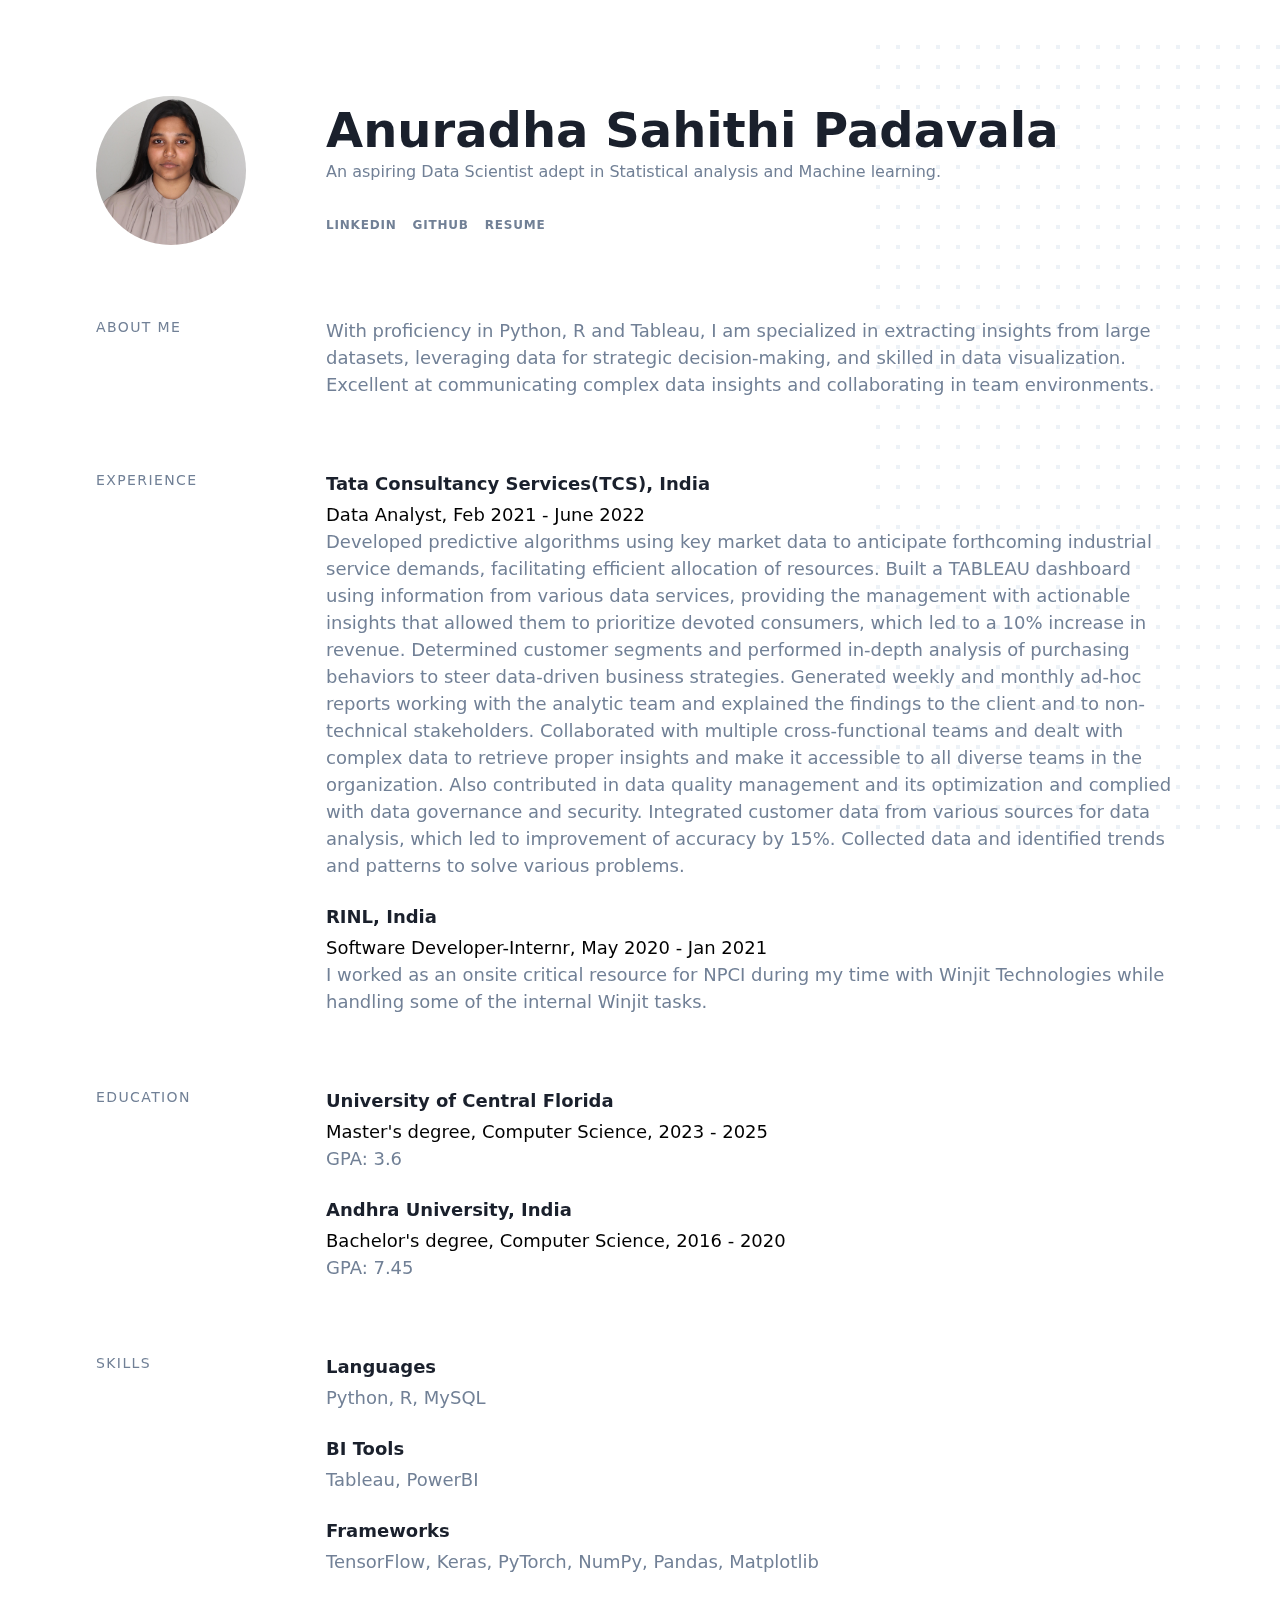
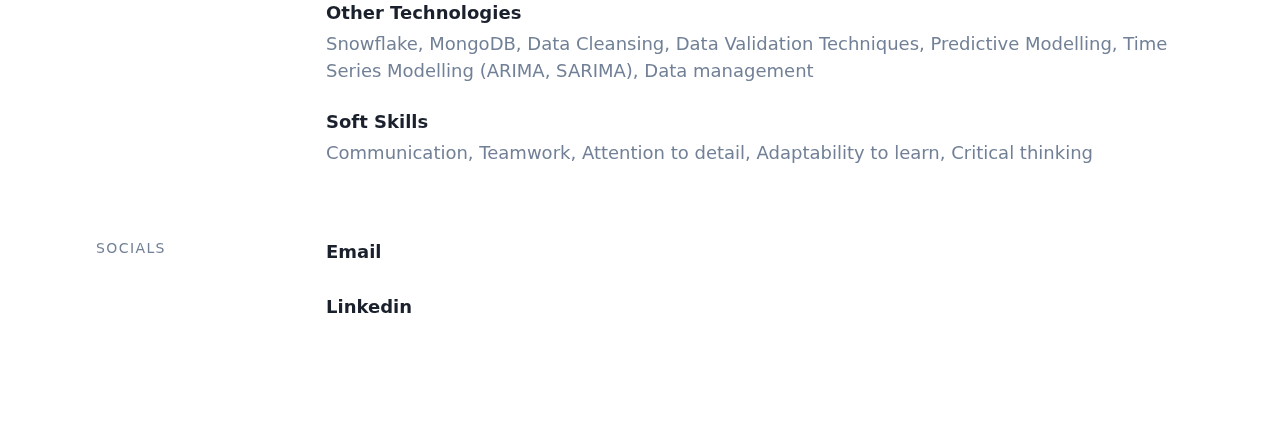
==== index.html @ d237e9b8 "initial commit" ====
<!DOCTYPE html><html lang="en"><head><meta charSet="utf-8"/><meta http-equiv="x-ua-compatible" content="ie=edge"/><meta name="viewport" content="width=device-width, initial-scale=1, shrink-to-fit=no"/><style data-href="/styles.e9a496a2743bc55f53d9.css" id="gatsby-global-css">/*! normalize.css v8.0.1 | MIT License | github.com/necolas/normalize.css */html{line-height:1.15;-webkit-text-size-adjust:100%}body{margin:0}main{display:block}h1{font-size:2em;margin:.67em 0}hr{box-sizing:content-box;height:0;overflow:visible}pre{font-family:monospace,monospace;font-size:1em}a{background-color:transparent}abbr[title]{border-bottom:none;text-decoration:underline;text-decoration:underline dotted}b,strong{font-weight:bolder}code,kbd,samp{font-family:monospace,monospace;font-size:1em}small{font-size:80%}sub,sup{font-size:75%;line-height:0;position:relative;vertical-align:baseline}sub{bottom:-.25em}sup{top:-.5em}img{border-style:none}button,input,optgroup,select,textarea{font-family:inherit;font-size:100%;line-height:1.15;margin:0}button,input{overflow:visible}button,select{text-transform:none}button{-webkit-appearance:button}button::-moz-focus-inner{border-style:none;padding:0}button:-moz-focusring{outline:1px dotted ButtonText}fieldset{padding:.35em .75em .625em}legend{box-sizing:border-box;color:inherit;display:table;max-width:100%;padding:0;white-space:normal}progress{vertical-align:baseline}textarea{overflow:auto}details{display:block}summary{display:list-item}[hidden],template{display:none}blockquote,dd,dl,figure,h1,h2,h3,h4,h5,h6,hr,p,pre{margin:0}button{background-color:transparent;background-image:none}button:focus{outline:1px dotted;outline:5px auto -webkit-focus-ring-color}fieldset,ol,ul{margin:0;padding:0}ol,ul{list-style:none}html{font-family:system-ui,-apple-system,BlinkMacSystemFont,Segoe UI,Roboto,Helvetica Neue,Arial,Noto Sans,sans-serif,Apple Color Emoji,Segoe UI Emoji,Segoe UI Symbol,Noto Color Emoji;line-height:1.5}*,:after,:before{box-sizing:border-box;border:0 solid #e2e8f0}hr{border-top-width:1px}img{border-style:solid}textarea{resize:vertical}input::placeholder,textarea::placeholder{color:#a0aec0}[role=button],button{cursor:pointer}table{border-collapse:collapse}h1,h2,h3,h4,h5,h6{font-size:inherit;font-weight:inherit}a{color:inherit;text-decoration:inherit}button,input,optgroup,select,textarea{padding:0;line-height:inherit;color:inherit}code,kbd,pre,samp{font-family:Menlo,Monaco,Consolas,Liberation Mono,Courier New,monospace}audio,canvas,embed,iframe,img,object,svg,video{display:block;vertical-align:middle}img,video{max-width:100%;height:auto}.rounded-full{border-radius:9999px}.block{display:block}.inline-block{display:inline-block}.inline{display:inline}.table{display:table}.hidden{display:none}.flex-none{flex:none}.font-light{font-weight:300}.font-semibold{font-weight:600}.font-bold{font-weight:700}.text-xs{font-size:.75rem}.text-sm{font-size:.875rem}.text-lg{font-size:1.125rem}.text-5xl{font-size:3rem}.leading-tight{line-height:1.25}.leading-normal{line-height:1.5}.list-none{list-style-type:none}.mt-6{margin-top:1.5rem}.mb-6{margin-bottom:1.5rem}.max-w-screen-xl{max-width:1280px}.p-8{padding:2rem}.py-2{padding-top:.5rem;padding-bottom:.5rem}.pb-1{padding-bottom:.25rem}.pr-4{padding-right:1rem}.pt-6{padding-top:1.5rem}.pb-6{padding-bottom:1.5rem}.pt-12{padding-top:3rem}.fixed{position:fixed}.relative{position:relative}.right-0{right:0}.text-black{--text-opacity:1;color:#000;color:rgba(0,0,0,var(--text-opacity))}.text-gray-200{--text-opacity:1;color:#edf2f7;color:rgba(237,242,247,var(--text-opacity))}.text-gray-600{--text-opacity:1;color:#718096;color:rgba(113,128,150,var(--text-opacity))}.text-gray-900{--text-opacity:1;color:#1a202c;color:rgba(26,32,44,var(--text-opacity))}.hover\:text-black:hover{--text-opacity:1;color:#000;color:rgba(0,0,0,var(--text-opacity))}.uppercase{text-transform:uppercase}.hover\:underline:hover,.underline{text-decoration:underline}.tracking-wider{letter-spacing:.05em}.tracking-widest{letter-spacing:.1em}.w-full{width:100%}.z-0{z-index:0}.transform{--transform-translate-x:0;--transform-translate-y:0;--transform-rotate:0;--transform-skew-x:0;--transform-skew-y:0;--transform-scale-x:1;--transform-scale-y:1;transform:translateX(var(--transform-translate-x)) translateY(var(--transform-translate-y)) rotate(var(--transform-rotate)) skewX(var(--transform-skew-x)) skewY(var(--transform-skew-y)) scaleX(var(--transform-scale-x)) scaleY(var(--transform-scale-y))}.hover\:scale-105:hover{--transform-scale-x:1.05;--transform-scale-y:1.05}.transition-all{transition-property:all}.duration-150{transition-duration:.15s}@keyframes spin{to{transform:rotate(1turn)}}@keyframes ping{75%,to{transform:scale(2);opacity:0}}@keyframes pulse{50%{opacity:.5}}@keyframes bounce{0%,to{transform:translateY(-25%);animation-timing-function:cubic-bezier(.8,0,1,1)}50%{transform:none;animation-timing-function:cubic-bezier(0,0,.2,1)}}.max-w-150{max-width:150px}.top-5{top:5%}code[class*=language-],pre[class*=language-]{color:#c5c8c6;text-shadow:0 1px rgba(0,0,0,.3);font-family:Inconsolata,Monaco,Consolas,Courier New,Courier,monospace;font-size:.75rem;direction:ltr;margin-bottom:1.5rem;text-align:left;white-space:pre;word-spacing:normal;word-break:normal;line-height:1.5;-moz-tab-size:4;-o-tab-size:4;tab-size:4;-webkit-hyphens:none;-moz-hyphens:none;-ms-hyphens:none;hyphens:none}pre[class*=language-]{padding:1em;margin:.5em 0;overflow:auto!important;border-radius:.3em}:not(pre)>code[class*=language-],pre[class*=language-]{background:#1d1f21}:not(pre)>code[class*=language-]{padding:.1em;border-radius:.3em}.token.cdata,.token.comment,.token.doctype,.token.prolog{color:#7c7c7c}.token.punctuation{color:#c5c8c6}.namespace{opacity:.7}.token.keyword,.token.property,.token.tag{color:#96cbfe}.token.class-name{color:#ffffb6;text-decoration:underline}.token.boolean,.token.constant{color:#9c9}.token.deleted,.token.symbol{color:#f92672}.token.number{color:#ff73fd}.token.attr-name,.token.builtin,.token.char,.token.inserted,.token.selector,.token.string{color:#a8ff60}.token.variable{color:#c6c5fe}.token.operator{color:#ededed}.token.entity{color:#ffffb6;cursor:help}.token.url{color:#96cbfe}.language-css .token.string,.style .token.string{color:#87c38a}.token.atrule,.token.attr-value{color:#f9ee98}.token.function{color:#dad085}.token.regex{color:#e9c062}.token.important{color:#fd971f}.token.bold,.token.important{font-weight:700}.token.italic{font-style:italic}.language-text{background:#edf2f7!important;border-radius:0!important;color:#4a5568!important;font-size:12px!important;padding:2px 5px!important;text-shadow:none!important}@media (min-width:768px){.md\:flex{display:flex}.md\:flex-1{flex:1 1 0%}.md\:p-0{padding:0}.md\:pt-1{padding-top:.25rem}.md\:pl-20{padding-left:5rem}.md\:w-full{width:100%}.md\:max-w-150{max-width:150px}}@media (min-width:1280px){.xl\:block{display:block}}@media (min-width:480px){.xs\:p-24{padding:6rem}}</style><meta name="generator" content="Gatsby 2.32.13"/><title data-react-helmet="true">Anuradha Sahithi Padavala</title><meta data-react-helmet="true" name="description" content="An aspiring Data Scientist adept in Statistical analysis and Machine learning."/><meta data-react-helmet="true" property="og:title" content="Anuradha Sahithi Padavala"/><meta data-react-helmet="true" property="og:description" content="An aspiring Data Scientist adept in Statistical analysis and Machine learning."/><meta data-react-helmet="true" property="og:type" content="website"/><meta data-react-helmet="true" property="twitter:card" content="summary"/><meta data-react-helmet="true" property="twitter:creator" content=""/><meta data-react-helmet="true" property="twitter:title" content="Anuradha Sahithi Padavala"/><meta data-react-helmet="true" property="twitter:description" content="An aspiring Data Scientist adept in Statistical analysis and Machine learning."/><link rel="alternate" type="application/rss+xml" href="/rss.xml"/><link rel="preconnect" href="https://www.google-analytics.com"/><link rel="dns-prefetch" href="https://www.google-analytics.com"/><link rel="icon" href="/favicon-32x32.png?v=763f47c27b244ff7b65f2511c98315a6" type="image/png"/><link rel="manifest" href="/manifest.webmanifest" crossorigin="anonymous"/><meta name="theme-color" content="#663399"/><link rel="apple-touch-icon" sizes="48x48" href="/icons/icon-48x48.png?v=763f47c27b244ff7b65f2511c98315a6"/><link rel="apple-touch-icon" sizes="72x72" href="/icons/icon-72x72.png?v=763f47c27b244ff7b65f2511c98315a6"/><link rel="apple-touch-icon" sizes="96x96" href="/icons/icon-96x96.png?v=763f47c27b244ff7b65f2511c98315a6"/><link rel="apple-touch-icon" sizes="144x144" href="/icons/icon-144x144.png?v=763f47c27b244ff7b65f2511c98315a6"/><link rel="apple-touch-icon" sizes="192x192" href="/icons/icon-192x192.png?v=763f47c27b244ff7b65f2511c98315a6"/><link rel="apple-touch-icon" sizes="256x256" href="/icons/icon-256x256.png?v=763f47c27b244ff7b65f2511c98315a6"/><link rel="apple-touch-icon" sizes="384x384" href="/icons/icon-384x384.png?v=763f47c27b244ff7b65f2511c98315a6"/><link rel="apple-touch-icon" sizes="512x512" href="/icons/icon-512x512.png?v=763f47c27b244ff7b65f2511c98315a6"/><link as="script" rel="preload" href="/webpack-runtime-b7011899dcc4a8b91cd5.js"/><link as="script" rel="preload" href="/framework-b89e3638de9ccc356692.js"/><link as="script" rel="preload" href="/styles-506fd6a8553db908adc2.js"/><link as="script" rel="preload" href="/app-f5a23a7780f4be041a6a.js"/><link as="script" rel="preload" href="/commons-162174b4d7ae05033345.js"/><link as="script" rel="preload" href="/component---src-pages-index-jsx-81c35addbeda638f3ec7.js"/><link as="fetch" rel="preload" href="/page-data/index/page-data.json" crossorigin="anonymous"/><link as="fetch" rel="preload" href="/page-data/sq/d/63159454.json" crossorigin="anonymous"/><link as="fetch" rel="preload" href="/page-data/app-data.json" crossorigin="anonymous"/></head><body><div id="___gatsby"><div style="outline:none" tabindex="-1" id="gatsby-focus-wrapper"><div class="relative"><svg class="hidden fixed transform right-0 top-5 z-0 xl:block" width="404" height="784" fill="none" viewBox="0 0 404 784"><defs><pattern id="5d0dd344-b041-4d26-bec4-8d33ea57ec9b" x="0" y="0" width="20" height="20" patternUnits="userSpaceOnUse"><rect x="0" y="0" width="4" height="4" class="text-gray-200" fill="#edf2f7"></rect></pattern></defs><rect width="404" height="784" fill="url(#5d0dd344-b041-4d26-bec4-8d33ea57ec9b)"></rect></svg><div class="p-8 relative max-w-screen-xl xs:p-24"><div class="block mb-6 md:flex"><div class="w-full max-w-150"><a aria-current="page" class="" href="/"><img class="rounded-full transform transition-all duration-150 hover:scale-105" src="/static/profile-5723c3de6f3788fbec71eca4b4725c33.jpg" alt="Anuradha Sahithi Padavala"/></a></div><div class="flex-none pt-6 md:pt-1 md:flex-1 md:pl-20"><h1 class="text-5xl text-gray-900 font-bold leading-tight hover:text-black"><a aria-current="page" class="" href="/">Anuradha Sahithi Padavala</a></h1><p class="text-gray-600">An aspiring Data Scientist adept in Statistical analysis and Machine learning.</p><ul class="mt-6 uppercase tracking-wider"><li class="inline list-none pr-4"><a class="inline-block py-2 font-semibold text-xs text-gray-600 hover:text-black" href="https://www.linkedin.com/anuradha-sahithi" target="_blank" rel="noreferrer">LinkedIn</a></li><li class="inline list-none pr-4"><a class="inline-block py-2 font-semibold text-xs text-gray-600 hover:text-black" href="https://github.com/SahithiAnuradha" target="_blank" rel="noreferrer">GitHub</a></li><li class="inline list-none pr-4"><a class="inline-block py-2 font-semibold text-xs text-gray-600 hover:text-black" href="https://drive.google.com/file/d/1PAcNhwgCAM9hNT2ZJMJcMUxigfrP04Ro/view?usp=drive_link" target="_blank" rel="noreferrer">Resume</a></li></ul></div></div><div class="block pt-12 md:flex"><div class="pb-6 md:w-full md:max-w-150 md:p-0"><h2 class="font-xs font-light tracking-widest text-sm text-gray-600 leading-normal uppercase">About Me</h2></div><div class="flex-none text-lg text-gray-600 font-light md:flex-1 md:pl-20"><div class="mb-6"><p>With proficiency in Python, R and Tableau, I am specialized in extracting insights from large datasets, leveraging data for strategic decision-making, and skilled in data visualization. Excellent at communicating complex data insights and collaborating in team environments.</p></div></div></div><div class="block pt-12 md:flex"><div class="pb-6 md:w-full md:max-w-150 md:p-0"><h2 class="font-xs font-light tracking-widest text-sm text-gray-600 leading-normal uppercase">Experience</h2></div><div class="flex-none text-lg text-gray-600 font-light md:flex-1 md:pl-20"><div class="mb-6"><h3 class="font-semibold text-gray-900 pb-1 ">Tata Consultancy Services(TCS), India </h3><p class="text-md text-black font-light">Data Analyst, Feb 2021 - June 2022</p><p class="text-md text-gray-600 font-light"> Developed predictive algorithms using key market data to anticipate forthcoming industrial service demands, facilitating efficient allocation of resources. Built a TABLEAU dashboard using information from various data services, providing the management with actionable insights that allowed them to prioritize devoted consumers, which led to a 10% increase in revenue. Determined customer segments and performed in-depth analysis of purchasing behaviors to steer data-driven business strategies. Generated weekly and monthly ad-hoc reports working with the analytic team and explained the findings to the client and to non-technical stakeholders. Collaborated with multiple cross-functional teams and dealt with complex data to retrieve proper insights and make it accessible to all diverse teams in the organization. Also contributed in data quality management and its optimization and complied with data governance and security. Integrated customer data from various sources for data analysis, which led to improvement of accuracy by 15%. Collected data and identified trends and patterns to solve various problems.</p></div><div class="mb-6"><h3 class="font-semibold text-gray-900 pb-1 ">RINL, India</h3><p class="text-md text-black font-light">Software Developer-Internr, May 2020 - Jan 2021</p><p class="text-md text-gray-600 font-light">I worked as an onsite critical resource for NPCI during my time with Winjit Technologies while handling some of the internal Winjit tasks.</p></div></div></div><div class="block pt-12 md:flex"><div class="pb-6 md:w-full md:max-w-150 md:p-0"><h2 class="font-xs font-light tracking-widest text-sm text-gray-600 leading-normal uppercase">Education</h2></div><div class="flex-none text-lg text-gray-600 font-light md:flex-1 md:pl-20"><div class="mb-6"><h3 class="font-semibold text-gray-900 pb-1 ">University of Central Florida</h3><p class="text-md text-black font-light">Master&#x27;s degree, Computer Science, 2023 - 2025</p><p class="text-md text-gray-600 font-light">GPA: 3.6</p></div><div class="mb-6"><h3 class="font-semibold text-gray-900 pb-1 ">Andhra University, India </h3><p class="text-md text-black font-light">Bachelor&#x27;s degree, Computer Science, 2016 - 2020</p><p class="text-md text-gray-600 font-light">GPA: 7.45</p></div></div></div><div class="block pt-12 md:flex"><div class="pb-6 md:w-full md:max-w-150 md:p-0"><h2 class="font-xs font-light tracking-widest text-sm text-gray-600 leading-normal uppercase">Skills</h2></div><div class="flex-none text-lg text-gray-600 font-light md:flex-1 md:pl-20"><div class="mb-6"><h3 class="font-semibold text-gray-900 pb-1 ">Languages</h3><p class="text-md text-gray-600 font-light">Python, R, MySQL</p></div><div class="mb-6"><h3 class="font-semibold text-gray-900 pb-1 ">BI Tools</h3><p class="text-md text-gray-600 font-light">Tableau, PowerBI</p></div><div class="mb-6"><h3 class="font-semibold text-gray-900 pb-1 ">Frameworks</h3><p class="text-md text-gray-600 font-light">TensorFlow, Keras, PyTorch, NumPy, Pandas, Matplotlib</p></div><div class="mb-6"><h3 class="font-semibold text-gray-900 pb-1 ">Other Technologies</h3><p class="text-md text-gray-600 font-light">Snowflake, MongoDB, Data Cleansing, Data Validation Techniques, Predictive Modelling, Time Series Modelling (ARIMA, SARIMA), Data management</p></div><div class="mb-6"><h3 class="font-semibold text-gray-900 pb-1 ">Soft Skills</h3><p class="text-md text-gray-600 font-light">Communication, Teamwork, Attention to detail, Adaptability to learn, Critical thinking</p></div></div></div><div class="block pt-12 md:flex"><div class="pb-6 md:w-full md:max-w-150 md:p-0"><h2 class="font-xs font-light tracking-widest text-sm text-gray-600 leading-normal uppercase">Socials</h2></div><div class="flex-none text-lg text-gray-600 font-light md:flex-1 md:pl-20"><div class="mb-6"><h3 class="font-semibold text-gray-900 pb-1 hover:underline hover:text-black target:_blank "><a href="anuradhasahithipadavala@gmail.com" target="_blank" rel="noreferrer">Email</a></h3><p class="text-md text-gray-600 font-light"></p></div><div class="mb-6"><h3 class="font-semibold text-gray-900 pb-1 hover:underline hover:text-black target:_blank "><a href="https://www.linkedin.com/anuradha-sahithi" target="_blank" rel="noreferrer">Linkedin</a></h3><p class="text-md text-gray-600 font-light"></p></div></div></div></div></div></div><div id="gatsby-announcer" style="position:absolute;top:0;width:1px;height:1px;padding:0;overflow:hidden;clip:rect(0, 0, 0, 0);white-space:nowrap;border:0" aria-live="assertive" aria-atomic="true"></div></div><script>
  
  
  if(true) {
    (function(i,s,o,g,r,a,m){i['GoogleAnalyticsObject']=r;i[r]=i[r]||function(){
    (i[r].q=i[r].q||[]).push(arguments)},i[r].l=1*new Date();a=s.createElement(o),
    m=s.getElementsByTagName(o)[0];a.async=1;a.src=g;m.parentNode.insertBefore(a,m)
    })(window,document,'script','https://www.google-analytics.com/analytics.js','ga');
  }
  if (typeof ga === "function") {
    ga('create', 'ADD YOUR TRACKING ID HERE', 'auto', {});
      
      
      
      
      
      }</script><script id="gatsby-script-loader">/*<![CDATA[*/window.pagePath="/";/*]]>*/</script><script id="gatsby-chunk-mapping">/*<![CDATA[*/window.___chunkMapping={"polyfill":["/polyfill-df8a225eebcb28f0a1a6.js"],"app":["/app-f5a23a7780f4be041a6a.js"],"component---src-pages-404-jsx":["/component---src-pages-404-jsx-016f20507cad79411b15.js"],"component---src-pages-index-jsx":["/component---src-pages-index-jsx-81c35addbeda638f3ec7.js"]};/*]]>*/</script><script src="/polyfill-df8a225eebcb28f0a1a6.js" nomodule=""></script><script src="/component---src-pages-index-jsx-81c35addbeda638f3ec7.js" async=""></script><script src="/commons-162174b4d7ae05033345.js" async=""></script><script src="/app-f5a23a7780f4be041a6a.js" async=""></script><script src="/styles-506fd6a8553db908adc2.js" async=""></script><script src="/framework-b89e3638de9ccc356692.js" async=""></script><script src="/webpack-runtime-b7011899dcc4a8b91cd5.js" async=""></script></body></html>
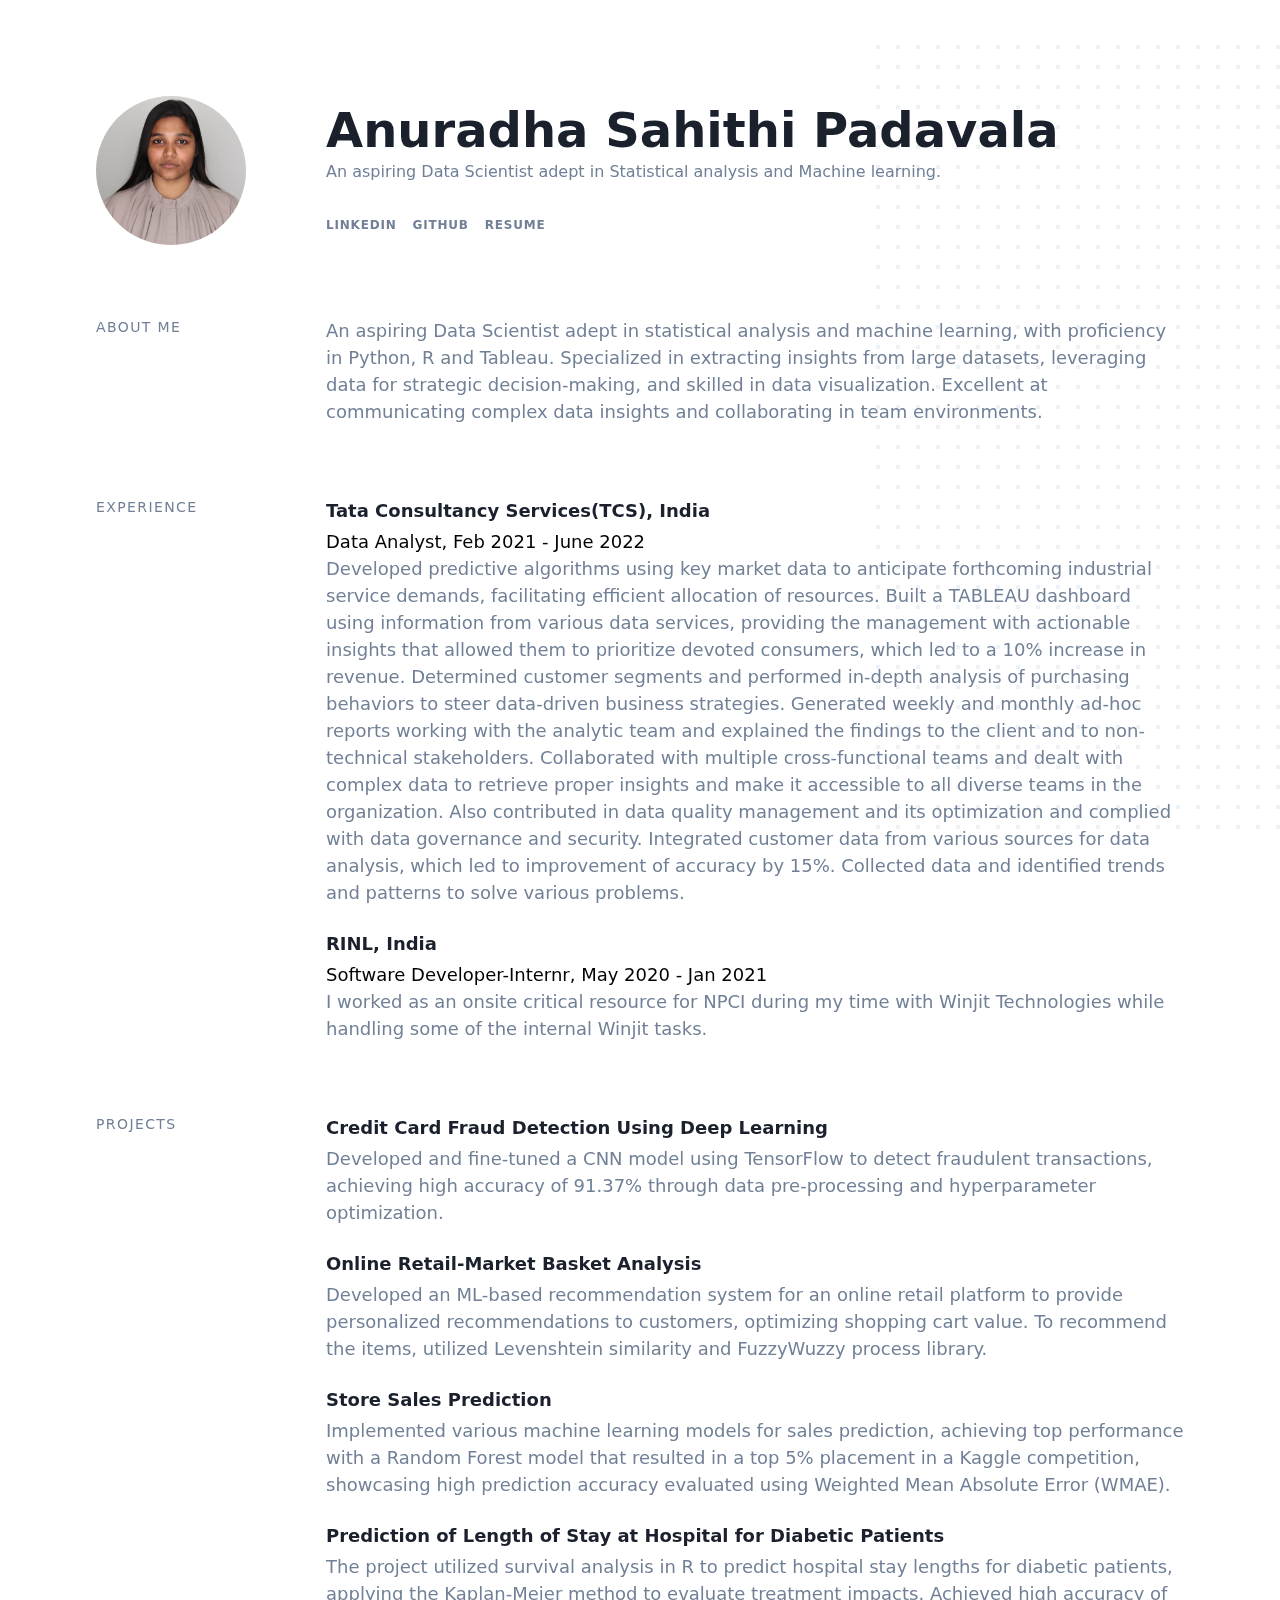
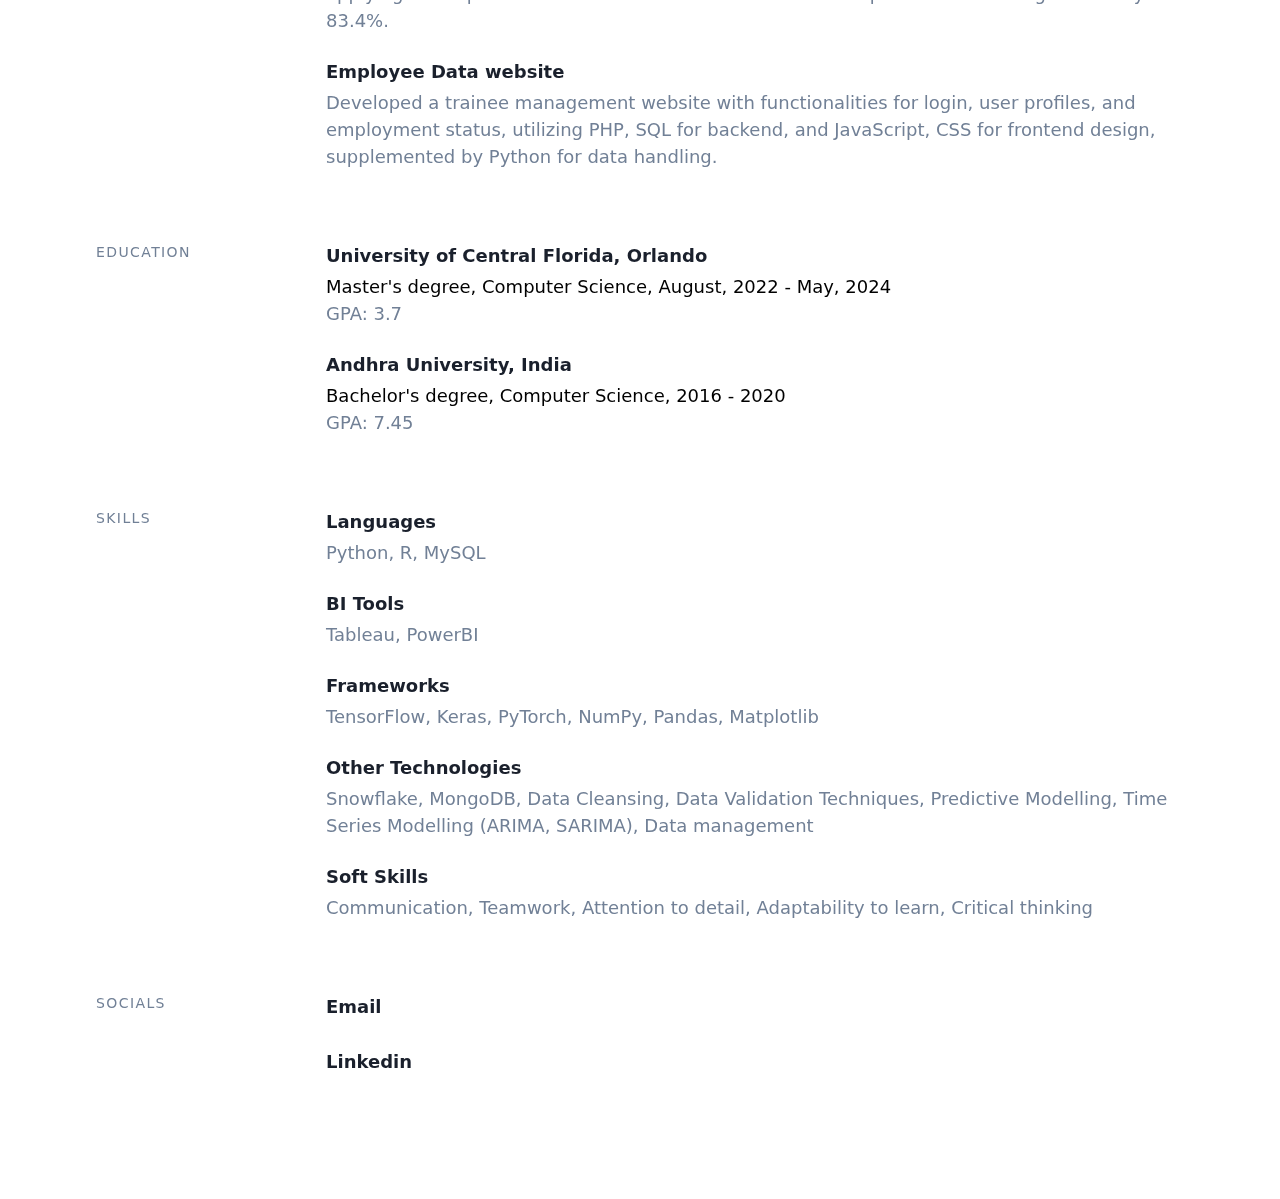
==== commit 9115e749: "updated profile" ====
--- a/index.html
+++ b/index.html
@@ -1,4 +1,7 @@
-<!DOCTYPE html><html lang="en"><head><meta charSet="utf-8"/><meta http-equiv="x-ua-compatible" content="ie=edge"/><meta name="viewport" content="width=device-width, initial-scale=1, shrink-to-fit=no"/><style data-href="/styles.e9a496a2743bc55f53d9.css" id="gatsby-global-css">/*! normalize.css v8.0.1 | MIT License | github.com/necolas/normalize.css */html{line-height:1.15;-webkit-text-size-adjust:100%}body{margin:0}main{display:block}h1{font-size:2em;margin:.67em 0}hr{box-sizing:content-box;height:0;overflow:visible}pre{font-family:monospace,monospace;font-size:1em}a{background-color:transparent}abbr[title]{border-bottom:none;text-decoration:underline;text-decoration:underline dotted}b,strong{font-weight:bolder}code,kbd,samp{font-family:monospace,monospace;font-size:1em}small{font-size:80%}sub,sup{font-size:75%;line-height:0;position:relative;vertical-align:baseline}sub{bottom:-.25em}sup{top:-.5em}img{border-style:none}button,input,optgroup,select,textarea{font-family:inherit;font-size:100%;line-height:1.15;margin:0}button,input{overflow:visible}button,select{text-transform:none}button{-webkit-appearance:button}button::-moz-focus-inner{border-style:none;padding:0}button:-moz-focusring{outline:1px dotted ButtonText}fieldset{padding:.35em .75em .625em}legend{box-sizing:border-box;color:inherit;display:table;max-width:100%;padding:0;white-space:normal}progress{vertical-align:baseline}textarea{overflow:auto}details{display:block}summary{display:list-item}[hidden],template{display:none}blockquote,dd,dl,figure,h1,h2,h3,h4,h5,h6,hr,p,pre{margin:0}button{background-color:transparent;background-image:none}button:focus{outline:1px dotted;outline:5px auto -webkit-focus-ring-color}fieldset,ol,ul{margin:0;padding:0}ol,ul{list-style:none}html{font-family:system-ui,-apple-system,BlinkMacSystemFont,Segoe UI,Roboto,Helvetica Neue,Arial,Noto Sans,sans-serif,Apple Color Emoji,Segoe UI Emoji,Segoe UI Symbol,Noto Color Emoji;line-height:1.5}*,:after,:before{box-sizing:border-box;border:0 solid #e2e8f0}hr{border-top-width:1px}img{border-style:solid}textarea{resize:vertical}input::placeholder,textarea::placeholder{color:#a0aec0}[role=button],button{cursor:pointer}table{border-collapse:collapse}h1,h2,h3,h4,h5,h6{font-size:inherit;font-weight:inherit}a{color:inherit;text-decoration:inherit}button,input,optgroup,select,textarea{padding:0;line-height:inherit;color:inherit}code,kbd,pre,samp{font-family:Menlo,Monaco,Consolas,Liberation Mono,Courier New,monospace}audio,canvas,embed,iframe,img,object,svg,video{display:block;vertical-align:middle}img,video{max-width:100%;height:auto}.rounded-full{border-radius:9999px}.block{display:block}.inline-block{display:inline-block}.inline{display:inline}.table{display:table}.hidden{display:none}.flex-none{flex:none}.font-light{font-weight:300}.font-semibold{font-weight:600}.font-bold{font-weight:700}.text-xs{font-size:.75rem}.text-sm{font-size:.875rem}.text-lg{font-size:1.125rem}.text-5xl{font-size:3rem}.leading-tight{line-height:1.25}.leading-normal{line-height:1.5}.list-none{list-style-type:none}.mt-6{margin-top:1.5rem}.mb-6{margin-bottom:1.5rem}.max-w-screen-xl{max-width:1280px}.p-8{padding:2rem}.py-2{padding-top:.5rem;padding-bottom:.5rem}.pb-1{padding-bottom:.25rem}.pr-4{padding-right:1rem}.pt-6{padding-top:1.5rem}.pb-6{padding-bottom:1.5rem}.pt-12{padding-top:3rem}.fixed{position:fixed}.relative{position:relative}.right-0{right:0}.text-black{--text-opacity:1;color:#000;color:rgba(0,0,0,var(--text-opacity))}.text-gray-200{--text-opacity:1;color:#edf2f7;color:rgba(237,242,247,var(--text-opacity))}.text-gray-600{--text-opacity:1;color:#718096;color:rgba(113,128,150,var(--text-opacity))}.text-gray-900{--text-opacity:1;color:#1a202c;color:rgba(26,32,44,var(--text-opacity))}.hover\:text-black:hover{--text-opacity:1;color:#000;color:rgba(0,0,0,var(--text-opacity))}.uppercase{text-transform:uppercase}.hover\:underline:hover,.underline{text-decoration:underline}.tracking-wider{letter-spacing:.05em}.tracking-widest{letter-spacing:.1em}.w-full{width:100%}.z-0{z-index:0}.transform{--transform-translate-x:0;--transform-translate-y:0;--transform-rotate:0;--transform-skew-x:0;--transform-skew-y:0;--transform-scale-x:1;--transform-scale-y:1;transform:translateX(var(--transform-translate-x)) translateY(var(--transform-translate-y)) rotate(var(--transform-rotate)) skewX(var(--transform-skew-x)) skewY(var(--transform-skew-y)) scaleX(var(--transform-scale-x)) scaleY(var(--transform-scale-y))}.hover\:scale-105:hover{--transform-scale-x:1.05;--transform-scale-y:1.05}.transition-all{transition-property:all}.duration-150{transition-duration:.15s}@keyframes spin{to{transform:rotate(1turn)}}@keyframes ping{75%,to{transform:scale(2);opacity:0}}@keyframes pulse{50%{opacity:.5}}@keyframes bounce{0%,to{transform:translateY(-25%);animation-timing-function:cubic-bezier(.8,0,1,1)}50%{transform:none;animation-timing-function:cubic-bezier(0,0,.2,1)}}.max-w-150{max-width:150px}.top-5{top:5%}code[class*=language-],pre[class*=language-]{color:#c5c8c6;text-shadow:0 1px rgba(0,0,0,.3);font-family:Inconsolata,Monaco,Consolas,Courier New,Courier,monospace;font-size:.75rem;direction:ltr;margin-bottom:1.5rem;text-align:left;white-space:pre;word-spacing:normal;word-break:normal;line-height:1.5;-moz-tab-size:4;-o-tab-size:4;tab-size:4;-webkit-hyphens:none;-moz-hyphens:none;-ms-hyphens:none;hyphens:none}pre[class*=language-]{padding:1em;margin:.5em 0;overflow:auto!important;border-radius:.3em}:not(pre)>code[class*=language-],pre[class*=language-]{background:#1d1f21}:not(pre)>code[class*=language-]{padding:.1em;border-radius:.3em}.token.cdata,.token.comment,.token.doctype,.token.prolog{color:#7c7c7c}.token.punctuation{color:#c5c8c6}.namespace{opacity:.7}.token.keyword,.token.property,.token.tag{color:#96cbfe}.token.class-name{color:#ffffb6;text-decoration:underline}.token.boolean,.token.constant{color:#9c9}.token.deleted,.token.symbol{color:#f92672}.token.number{color:#ff73fd}.token.attr-name,.token.builtin,.token.char,.token.inserted,.token.selector,.token.string{color:#a8ff60}.token.variable{color:#c6c5fe}.token.operator{color:#ededed}.token.entity{color:#ffffb6;cursor:help}.token.url{color:#96cbfe}.language-css .token.string,.style .token.string{color:#87c38a}.token.atrule,.token.attr-value{color:#f9ee98}.token.function{color:#dad085}.token.regex{color:#e9c062}.token.important{color:#fd971f}.token.bold,.token.important{font-weight:700}.token.italic{font-style:italic}.language-text{background:#edf2f7!important;border-radius:0!important;color:#4a5568!important;font-size:12px!important;padding:2px 5px!important;text-shadow:none!important}@media (min-width:768px){.md\:flex{display:flex}.md\:flex-1{flex:1 1 0%}.md\:p-0{padding:0}.md\:pt-1{padding-top:.25rem}.md\:pl-20{padding-left:5rem}.md\:w-full{width:100%}.md\:max-w-150{max-width:150px}}@media (min-width:1280px){.xl\:block{display:block}}@media (min-width:480px){.xs\:p-24{padding:6rem}}</style><meta name="generator" content="Gatsby 2.32.13"/><title data-react-helmet="true">Anuradha Sahithi Padavala</title><meta data-react-helmet="true" name="description" content="An aspiring Data Scientist adept in Statistical analysis and Machine learning."/><meta data-react-helmet="true" property="og:title" content="Anuradha Sahithi Padavala"/><meta data-react-helmet="true" property="og:description" content="An aspiring Data Scientist adept in Statistical analysis and Machine learning."/><meta data-react-helmet="true" property="og:type" content="website"/><meta data-react-helmet="true" property="twitter:card" content="summary"/><meta data-react-helmet="true" property="twitter:creator" content=""/><meta data-react-helmet="true" property="twitter:title" content="Anuradha Sahithi Padavala"/><meta data-react-helmet="true" property="twitter:description" content="An aspiring Data Scientist adept in Statistical analysis and Machine learning."/><link rel="alternate" type="application/rss+xml" href="/rss.xml"/><link rel="preconnect" href="https://www.google-analytics.com"/><link rel="dns-prefetch" href="https://www.google-analytics.com"/><link rel="icon" href="/favicon-32x32.png?v=763f47c27b244ff7b65f2511c98315a6" type="image/png"/><link rel="manifest" href="/manifest.webmanifest" crossorigin="anonymous"/><meta name="theme-color" content="#663399"/><link rel="apple-touch-icon" sizes="48x48" href="/icons/icon-48x48.png?v=763f47c27b244ff7b65f2511c98315a6"/><link rel="apple-touch-icon" sizes="72x72" href="/icons/icon-72x72.png?v=763f47c27b244ff7b65f2511c98315a6"/><link rel="apple-touch-icon" sizes="96x96" href="/icons/icon-96x96.png?v=763f47c27b244ff7b65f2511c98315a6"/><link rel="apple-touch-icon" sizes="144x144" href="/icons/icon-144x144.png?v=763f47c27b244ff7b65f2511c98315a6"/><link rel="apple-touch-icon" sizes="192x192" href="/icons/icon-192x192.png?v=763f47c27b244ff7b65f2511c98315a6"/><link rel="apple-touch-icon" sizes="256x256" href="/icons/icon-256x256.png?v=763f47c27b244ff7b65f2511c98315a6"/><link rel="apple-touch-icon" sizes="384x384" href="/icons/icon-384x384.png?v=763f47c27b244ff7b65f2511c98315a6"/><link rel="apple-touch-icon" sizes="512x512" href="/icons/icon-512x512.png?v=763f47c27b244ff7b65f2511c98315a6"/><link as="script" rel="preload" href="/webpack-runtime-b7011899dcc4a8b91cd5.js"/><link as="script" rel="preload" href="/framework-b89e3638de9ccc356692.js"/><link as="script" rel="preload" href="/styles-506fd6a8553db908adc2.js"/><link as="script" rel="preload" href="/app-f5a23a7780f4be041a6a.js"/><link as="script" rel="preload" href="/commons-162174b4d7ae05033345.js"/><link as="script" rel="preload" href="/component---src-pages-index-jsx-81c35addbeda638f3ec7.js"/><link as="fetch" rel="preload" href="/page-data/index/page-data.json" crossorigin="anonymous"/><link as="fetch" rel="preload" href="/page-data/sq/d/63159454.json" crossorigin="anonymous"/><link as="fetch" rel="preload" href="/page-data/app-data.json" crossorigin="anonymous"/></head><body><div id="___gatsby"><div style="outline:none" tabindex="-1" id="gatsby-focus-wrapper"><div class="relative"><svg class="hidden fixed transform right-0 top-5 z-0 xl:block" width="404" height="784" fill="none" viewBox="0 0 404 784"><defs><pattern id="5d0dd344-b041-4d26-bec4-8d33ea57ec9b" x="0" y="0" width="20" height="20" patternUnits="userSpaceOnUse"><rect x="0" y="0" width="4" height="4" class="text-gray-200" fill="#edf2f7"></rect></pattern></defs><rect width="404" height="784" fill="url(#5d0dd344-b041-4d26-bec4-8d33ea57ec9b)"></rect></svg><div class="p-8 relative max-w-screen-xl xs:p-24"><div class="block mb-6 md:flex"><div class="w-full max-w-150"><a aria-current="page" class="" href="/"><img class="rounded-full transform transition-all duration-150 hover:scale-105" src="/static/profile-5723c3de6f3788fbec71eca4b4725c33.jpg" alt="Anuradha Sahithi Padavala"/></a></div><div class="flex-none pt-6 md:pt-1 md:flex-1 md:pl-20"><h1 class="text-5xl text-gray-900 font-bold leading-tight hover:text-black"><a aria-current="page" class="" href="/">Anuradha Sahithi Padavala</a></h1><p class="text-gray-600">An aspiring Data Scientist adept in Statistical analysis and Machine learning.</p><ul class="mt-6 uppercase tracking-wider"><li class="inline list-none pr-4"><a class="inline-block py-2 font-semibold text-xs text-gray-600 hover:text-black" href="https://www.linkedin.com/anuradha-sahithi" target="_blank" rel="noreferrer">LinkedIn</a></li><li class="inline list-none pr-4"><a class="inline-block py-2 font-semibold text-xs text-gray-600 hover:text-black" href="https://github.com/SahithiAnuradha" target="_blank" rel="noreferrer">GitHub</a></li><li class="inline list-none pr-4"><a class="inline-block py-2 font-semibold text-xs text-gray-600 hover:text-black" href="https://drive.google.com/file/d/1PAcNhwgCAM9hNT2ZJMJcMUxigfrP04Ro/view?usp=drive_link" target="_blank" rel="noreferrer">Resume</a></li></ul></div></div><div class="block pt-12 md:flex"><div class="pb-6 md:w-full md:max-w-150 md:p-0"><h2 class="font-xs font-light tracking-widest text-sm text-gray-600 leading-normal uppercase">About Me</h2></div><div class="flex-none text-lg text-gray-600 font-light md:flex-1 md:pl-20"><div class="mb-6"><p>With proficiency in Python, R and Tableau, I am specialized in extracting insights from large datasets, leveraging data for strategic decision-making, and skilled in data visualization. Excellent at communicating complex data insights and collaborating in team environments.</p></div></div></div><div class="block pt-12 md:flex"><div class="pb-6 md:w-full md:max-w-150 md:p-0"><h2 class="font-xs font-light tracking-widest text-sm text-gray-600 leading-normal uppercase">Experience</h2></div><div class="flex-none text-lg text-gray-600 font-light md:flex-1 md:pl-20"><div class="mb-6"><h3 class="font-semibold text-gray-900 pb-1 ">Tata Consultancy Services(TCS), India </h3><p class="text-md text-black font-light">Data Analyst, Feb 2021 - June 2022</p><p class="text-md text-gray-600 font-light"> Developed predictive algorithms using key market data to anticipate forthcoming industrial service demands, facilitating efficient allocation of resources. Built a TABLEAU dashboard using information from various data services, providing the management with actionable insights that allowed them to prioritize devoted consumers, which led to a 10% increase in revenue. Determined customer segments and performed in-depth analysis of purchasing behaviors to steer data-driven business strategies. Generated weekly and monthly ad-hoc reports working with the analytic team and explained the findings to the client and to non-technical stakeholders. Collaborated with multiple cross-functional teams and dealt with complex data to retrieve proper insights and make it accessible to all diverse teams in the organization. Also contributed in data quality management and its optimization and complied with data governance and security. Integrated customer data from various sources for data analysis, which led to improvement of accuracy by 15%. Collected data and identified trends and patterns to solve various problems.</p></div><div class="mb-6"><h3 class="font-semibold text-gray-900 pb-1 ">RINL, India</h3><p class="text-md text-black font-light">Software Developer-Internr, May 2020 - Jan 2021</p><p class="text-md text-gray-600 font-light">I worked as an onsite critical resource for NPCI during my time with Winjit Technologies while handling some of the internal Winjit tasks.</p></div></div></div><div class="block pt-12 md:flex"><div class="pb-6 md:w-full md:max-w-150 md:p-0"><h2 class="font-xs font-light tracking-widest text-sm text-gray-600 leading-normal uppercase">Education</h2></div><div class="flex-none text-lg text-gray-600 font-light md:flex-1 md:pl-20"><div class="mb-6"><h3 class="font-semibold text-gray-900 pb-1 ">University of Central Florida</h3><p class="text-md text-black font-light">Master&#x27;s degree, Computer Science, 2023 - 2025</p><p class="text-md text-gray-600 font-light">GPA: 3.6</p></div><div class="mb-6"><h3 class="font-semibold text-gray-900 pb-1 ">Andhra University, India </h3><p class="text-md text-black font-light">Bachelor&#x27;s degree, Computer Science, 2016 - 2020</p><p class="text-md text-gray-600 font-light">GPA: 7.45</p></div></div></div><div class="block pt-12 md:flex"><div class="pb-6 md:w-full md:max-w-150 md:p-0"><h2 class="font-xs font-light tracking-widest text-sm text-gray-600 leading-normal uppercase">Skills</h2></div><div class="flex-none text-lg text-gray-600 font-light md:flex-1 md:pl-20"><div class="mb-6"><h3 class="font-semibold text-gray-900 pb-1 ">Languages</h3><p class="text-md text-gray-600 font-light">Python, R, MySQL</p></div><div class="mb-6"><h3 class="font-semibold text-gray-900 pb-1 ">BI Tools</h3><p class="text-md text-gray-600 font-light">Tableau, PowerBI</p></div><div class="mb-6"><h3 class="font-semibold text-gray-900 pb-1 ">Frameworks</h3><p class="text-md text-gray-600 font-light">TensorFlow, Keras, PyTorch, NumPy, Pandas, Matplotlib</p></div><div class="mb-6"><h3 class="font-semibold text-gray-900 pb-1 ">Other Technologies</h3><p class="text-md text-gray-600 font-light">Snowflake, MongoDB, Data Cleansing, Data Validation Techniques, Predictive Modelling, Time Series Modelling (ARIMA, SARIMA), Data management</p></div><div class="mb-6"><h3 class="font-semibold text-gray-900 pb-1 ">Soft Skills</h3><p class="text-md text-gray-600 font-light">Communication, Teamwork, Attention to detail, Adaptability to learn, Critical thinking</p></div></div></div><div class="block pt-12 md:flex"><div class="pb-6 md:w-full md:max-w-150 md:p-0"><h2 class="font-xs font-light tracking-widest text-sm text-gray-600 leading-normal uppercase">Socials</h2></div><div class="flex-none text-lg text-gray-600 font-light md:flex-1 md:pl-20"><div class="mb-6"><h3 class="font-semibold text-gray-900 pb-1 hover:underline hover:text-black target:_blank "><a href="anuradhasahithipadavala@gmail.com" target="_blank" rel="noreferrer">Email</a></h3><p class="text-md text-gray-600 font-light"></p></div><div class="mb-6"><h3 class="font-semibold text-gray-900 pb-1 hover:underline hover:text-black target:_blank "><a href="https://www.linkedin.com/anuradha-sahithi" target="_blank" rel="noreferrer">Linkedin</a></h3><p class="text-md text-gray-600 font-light"></p></div></div></div></div></div></div><div id="gatsby-announcer" style="position:absolute;top:0;width:1px;height:1px;padding:0;overflow:hidden;clip:rect(0, 0, 0, 0);white-space:nowrap;border:0" aria-live="assertive" aria-atomic="true"></div></div><script>
+<!DOCTYPE html><html lang="en"><head><meta charSet="utf-8"/><meta http-equiv="x-ua-compatible" content="ie=edge"/><meta name="viewport" content="width=device-width, initial-scale=1, shrink-to-fit=no"/><style data-href="/styles.e9a496a2743bc55f53d9.css" id="gatsby-global-css">/*! normalize.css v8.0.1 | MIT License | github.com/necolas/normalize.css */html{line-height:1.15;-webkit-text-size-adjust:100%}body{margin:0}main{display:block}h1{font-size:2em;margin:.67em 0}hr{box-sizing:content-box;height:0;overflow:visible}pre{font-family:monospace,monospace;font-size:1em}a{background-color:transparent}abbr[title]{border-bottom:none;text-decoration:underline;text-decoration:underline dotted}b,strong{font-weight:bolder}code,kbd,samp{font-family:monospace,monospace;font-size:1em}small{font-size:80%}sub,sup{font-size:75%;line-height:0;position:relative;vertical-align:baseline}sub{bottom:-.25em}sup{top:-.5em}img{border-style:none}button,input,optgroup,select,textarea{font-family:inherit;font-size:100%;line-height:1.15;margin:0}button,input{overflow:visible}button,select{text-transform:none}button{-webkit-appearance:button}button::-moz-focus-inner{border-style:none;padding:0}button:-moz-focusring{outline:1px dotted ButtonText}fieldset{padding:.35em .75em .625em}legend{box-sizing:border-box;color:inherit;display:table;max-width:100%;padding:0;white-space:normal}progress{vertical-align:baseline}textarea{overflow:auto}details{display:block}summary{display:list-item}[hidden],template{display:none}blockquote,dd,dl,figure,h1,h2,h3,h4,h5,h6,hr,p,pre{margin:0}button{background-color:transparent;background-image:none}button:focus{outline:1px dotted;outline:5px auto -webkit-focus-ring-color}fieldset,ol,ul{margin:0;padding:0}ol,ul{list-style:none}html{font-family:system-ui,-apple-system,BlinkMacSystemFont,Segoe UI,Roboto,Helvetica Neue,Arial,Noto Sans,sans-serif,Apple Color Emoji,Segoe UI Emoji,Segoe UI Symbol,Noto Color Emoji;line-height:1.5}*,:after,:before{box-sizing:border-box;border:0 solid #e2e8f0}hr{border-top-width:1px}img{border-style:solid}textarea{resize:vertical}input::placeholder,textarea::placeholder{color:#a0aec0}[role=button],button{cursor:pointer}table{border-collapse:collapse}h1,h2,h3,h4,h5,h6{font-size:inherit;font-weight:inherit}a{color:inherit;text-decoration:inherit}button,input,optgroup,select,textarea{padding:0;line-height:inherit;color:inherit}code,kbd,pre,samp{font-family:Menlo,Monaco,Consolas,Liberation Mono,Courier New,monospace}audio,canvas,embed,iframe,img,object,svg,video{display:block;vertical-align:middle}img,video{max-width:100%;height:auto}.rounded-full{border-radius:9999px}.block{display:block}.inline-block{display:inline-block}.inline{display:inline}.table{display:table}.hidden{display:none}.flex-none{flex:none}.font-light{font-weight:300}.font-semibold{font-weight:600}.font-bold{font-weight:700}.text-xs{font-size:.75rem}.text-sm{font-size:.875rem}.text-lg{font-size:1.125rem}.text-5xl{font-size:3rem}.leading-tight{line-height:1.25}.leading-normal{line-height:1.5}.list-none{list-style-type:none}.mt-6{margin-top:1.5rem}.mb-6{margin-bottom:1.5rem}.max-w-screen-xl{max-width:1280px}.p-8{padding:2rem}.py-2{padding-top:.5rem;padding-bottom:.5rem}.pb-1{padding-bottom:.25rem}.pr-4{padding-right:1rem}.pt-6{padding-top:1.5rem}.pb-6{padding-bottom:1.5rem}.pt-12{padding-top:3rem}.fixed{position:fixed}.relative{position:relative}.right-0{right:0}.text-black{--text-opacity:1;color:#000;color:rgba(0,0,0,var(--text-opacity))}.text-gray-200{--text-opacity:1;color:#edf2f7;color:rgba(237,242,247,var(--text-opacity))}.text-gray-600{--text-opacity:1;color:#718096;color:rgba(113,128,150,var(--text-opacity))}.text-gray-900{--text-opacity:1;color:#1a202c;color:rgba(26,32,44,var(--text-opacity))}.hover\:text-black:hover{--text-opacity:1;color:#000;color:rgba(0,0,0,var(--text-opacity))}.uppercase{text-transform:uppercase}.hover\:underline:hover,.underline{text-decoration:underline}.tracking-wider{letter-spacing:.05em}.tracking-widest{letter-spacing:.1em}.w-full{width:100%}.z-0{z-index:0}.transform{--transform-translate-x:0;--transform-translate-y:0;--transform-rotate:0;--transform-skew-x:0;--transform-skew-y:0;--transform-scale-x:1;--transform-scale-y:1;transform:translateX(var(--transform-translate-x)) translateY(var(--transform-translate-y)) rotate(var(--transform-rotate)) skewX(var(--transform-skew-x)) skewY(var(--transform-skew-y)) scaleX(var(--transform-scale-x)) scaleY(var(--transform-scale-y))}.hover\:scale-105:hover{--transform-scale-x:1.05;--transform-scale-y:1.05}.transition-all{transition-property:all}.duration-150{transition-duration:.15s}@keyframes spin{to{transform:rotate(1turn)}}@keyframes ping{75%,to{transform:scale(2);opacity:0}}@keyframes pulse{50%{opacity:.5}}@keyframes bounce{0%,to{transform:translateY(-25%);animation-timing-function:cubic-bezier(.8,0,1,1)}50%{transform:none;animation-timing-function:cubic-bezier(0,0,.2,1)}}.max-w-150{max-width:150px}.top-5{top:5%}code[class*=language-],pre[class*=language-]{color:#c5c8c6;text-shadow:0 1px rgba(0,0,0,.3);font-family:Inconsolata,Monaco,Consolas,Courier New,Courier,monospace;font-size:.75rem;direction:ltr;margin-bottom:1.5rem;text-align:left;white-space:pre;word-spacing:normal;word-break:normal;line-height:1.5;-moz-tab-size:4;-o-tab-size:4;tab-size:4;-webkit-hyphens:none;-moz-hyphens:none;-ms-hyphens:none;hyphens:none}pre[class*=language-]{padding:1em;margin:.5em 0;overflow:auto!important;border-radius:.3em}:not(pre)>code[class*=language-],pre[class*=language-]{background:#1d1f21}:not(pre)>code[class*=language-]{padding:.1em;border-radius:.3em}.token.cdata,.token.comment,.token.doctype,.token.prolog{color:#7c7c7c}.token.punctuation{color:#c5c8c6}.namespace{opacity:.7}.token.keyword,.token.property,.token.tag{color:#96cbfe}.token.class-name{color:#ffffb6;text-decoration:underline}.token.boolean,.token.constant{color:#9c9}.token.deleted,.token.symbol{color:#f92672}.token.number{color:#ff73fd}.token.attr-name,.token.builtin,.token.char,.token.inserted,.token.selector,.token.string{color:#a8ff60}.token.variable{color:#c6c5fe}.token.operator{color:#ededed}.token.entity{color:#ffffb6;cursor:help}.token.url{color:#96cbfe}.language-css .token.string,.style .token.string{color:#87c38a}.token.atrule,.token.attr-value{color:#f9ee98}.token.function{color:#dad085}.token.regex{color:#e9c062}.token.important{color:#fd971f}.token.bold,.token.important{font-weight:700}.token.italic{font-style:italic}.language-text{background:#edf2f7!important;border-radius:0!important;color:#4a5568!important;font-size:12px!important;padding:2px 5px!important;text-shadow:none!important}@media (min-width:768px){.md\:flex{display:flex}.md\:flex-1{flex:1 1 0%}.md\:p-0{padding:0}.md\:pt-1{padding-top:.25rem}.md\:pl-20{padding-left:5rem}.md\:w-full{width:100%}.md\:max-w-150{max-width:150px}}@media (min-width:1280px){.xl\:block{display:block}}@media (min-width:480px){.xs\:p-24{padding:6rem}}</style><meta name="generator" content="Gatsby 2.32.13"/><title data-react-helmet="true">Anuradha Sahithi Padavala</title><meta data-react-helmet="true" name="description" content="An aspiring Data Scientist adept in Statistical analysis and Machine learning."/><meta data-react-helmet="true" property="og:title" content="Anuradha Sahithi Padavala"/><meta data-react-helmet="true" property="og:description" content="An aspiring Data Scientist adept in Statistical analysis and Machine learning."/><meta data-react-helmet="true" property="og:type" content="website"/><meta data-react-helmet="true" property="twitter:card" content="summary"/><meta data-react-helmet="true" property="twitter:creator" content=""/><meta data-react-helmet="true" property="twitter:title" content="Anuradha Sahithi Padavala"/><meta data-react-helmet="true" property="twitter:description" content="An aspiring Data Scientist adept in Statistical analysis and Machine learning."/><link rel="alternate" type="application/rss+xml" href="/rss.xml"/><link rel="preconnect" href="https://www.google-analytics.com"/><link rel="dns-prefetch" href="https://www.google-analytics.com"/><link rel="icon" href="/favicon-32x32.png?v=763f47c27b244ff7b65f2511c98315a6" type="image/png"/><link rel="manifest" href="/manifest.webmanifest" crossorigin="anonymous"/><meta name="theme-color" content="#663399"/><link rel="apple-touch-icon" sizes="48x48" href="/icons/icon-48x48.png?v=763f47c27b244ff7b65f2511c98315a6"/><link rel="apple-touch-icon" sizes="72x72" href="/icons/icon-72x72.png?v=763f47c27b244ff7b65f2511c98315a6"/><link rel="apple-touch-icon" sizes="96x96" href="/icons/icon-96x96.png?v=763f47c27b244ff7b65f2511c98315a6"/><link rel="apple-touch-icon" sizes="144x144" href="/icons/icon-144x144.png?v=763f47c27b244ff7b65f2511c98315a6"/><link rel="apple-touch-icon" sizes="192x192" href="/icons/icon-192x192.png?v=763f47c27b244ff7b65f2511c98315a6"/><link rel="apple-touch-icon" sizes="256x256" href="/icons/icon-256x256.png?v=763f47c27b244ff7b65f2511c98315a6"/><link rel="apple-touch-icon" sizes="384x384" href="/icons/icon-384x384.png?v=763f47c27b244ff7b65f2511c98315a6"/><link rel="apple-touch-icon" sizes="512x512" href="/icons/icon-512x512.png?v=763f47c27b244ff7b65f2511c98315a6"/><link as="script" rel="preload" href="/webpack-runtime-b7011899dcc4a8b91cd5.js"/><link as="script" rel="preload" href="/framework-b89e3638de9ccc356692.js"/><link as="script" rel="preload" href="/styles-506fd6a8553db908adc2.js"/><link as="script" rel="preload" href="/app-f5a23a7780f4be041a6a.js"/><link as="script" rel="preload" href="/commons-162174b4d7ae05033345.js"/><link as="script" rel="preload" href="/component---src-pages-index-jsx-81c35addbeda638f3ec7.js"/><link as="fetch" rel="preload" href="/page-data/index/page-data.json" crossorigin="anonymous"/><link as="fetch" rel="preload" href="/page-data/sq/d/63159454.json" crossorigin="anonymous"/><link as="fetch" rel="preload" href="/page-data/app-data.json" crossorigin="anonymous"/></head><body><div id="___gatsby"><div style="outline:none" tabindex="-1" id="gatsby-focus-wrapper"><div class="relative"><svg class="hidden fixed transform right-0 top-5 z-0 xl:block" width="404" height="784" fill="none" viewBox="0 0 404 784"><defs><pattern id="5d0dd344-b041-4d26-bec4-8d33ea57ec9b" x="0" y="0" width="20" height="20" patternUnits="userSpaceOnUse"><rect x="0" y="0" width="4" height="4" class="text-gray-200" fill="#edf2f7"></rect></pattern></defs><rect width="404" height="784" fill="url(#5d0dd344-b041-4d26-bec4-8d33ea57ec9b)"></rect></svg><div class="p-8 relative max-w-screen-xl xs:p-24"><div class="block mb-6 md:flex"><div class="w-full max-w-150"><a aria-current="page" class="" href="/"><img class="rounded-full transform transition-all duration-150 hover:scale-105" src="/static/profile-5723c3de6f3788fbec71eca4b4725c33.jpg" alt="Anuradha Sahithi Padavala"/></a></div><div class="flex-none pt-6 md:pt-1 md:flex-1 md:pl-20"><h1 class="text-5xl text-gray-900 font-bold leading-tight hover:text-black"><a aria-current="page" class="" href="/">Anuradha Sahithi Padavala</a></h1><p class="text-gray-600">An aspiring Data Scientist adept in Statistical analysis and Machine learning.</p><ul class="mt-6 uppercase tracking-wider"><li class="inline list-none pr-4"><a class="inline-block py-2 font-semibold text-xs text-gray-600 hover:text-black" href="https://www.linkedin.com/anuradha-sahithi" target="_blank" rel="noreferrer">LinkedIn</a></li><li class="inline list-none pr-4"><a class="inline-block py-2 font-semibold text-xs text-gray-600 hover:text-black" href="https://github.com/SahithiAnuradha" target="_blank" rel="noreferrer">GitHub</a></li><li class="inline list-none pr-4"><a class="inline-block py-2 font-semibold text-xs text-gray-600 hover:text-black" href="https://drive.google.com/file/d/1PAcNhwgCAM9hNT2ZJMJcMUxigfrP04Ro/view?usp=drive_link" target="_blank" rel="noreferrer">Resume</a></li></ul></div></div><div class="block pt-12 md:flex"><div class="pb-6 md:w-full md:max-w-150 md:p-0"><h2 class="font-xs font-light tracking-widest text-sm text-gray-600 leading-normal uppercase">About Me</h2></div><div class="flex-none text-lg text-gray-600 font-light md:flex-1 md:pl-20"><div class="mb-6"><p>An aspiring Data Scientist adept in statistical analysis and machine learning, with proficiency in Python, R and Tableau. Specialized in extracting insights from large datasets, leveraging data for strategic decision-making, and skilled in data
+    visualization. Excellent at communicating complex data insights and collaborating in team environments.</p></div></div></div><div class="block pt-12 md:flex"><div class="pb-6 md:w-full md:max-w-150 md:p-0"><h2 class="font-xs font-light tracking-widest text-sm text-gray-600 leading-normal uppercase">Experience</h2></div><div class="flex-none text-lg text-gray-600 font-light md:flex-1 md:pl-20"><div class="mb-6"><h3 class="font-semibold text-gray-900 pb-1 ">Tata Consultancy Services(TCS), India </h3><p class="text-md text-black font-light">Data Analyst, Feb 2021 - June 2022</p><p class="text-md text-gray-600 font-light">Developed predictive algorithms using key market data to anticipate forthcoming industrial service demands, facilitating efficient allocation of resources. 
+ Built a TABLEAU dashboard using information from various data services, providing the management with actionable insights that allowed them to prioritize devoted consumers, which led to a 10% increase in revenue. 
+ Determined customer segments and performed in-depth analysis of purchasing behaviors to steer data-driven business strategies. Generated weekly and monthly ad-hoc reports working with the analytic team and explained the findings to the client and to non-technical stakeholders. Collaborated with multiple cross-functional teams and dealt with complex data to retrieve proper insights and make it accessible to all diverse teams in the organization. Also contributed in data quality management and its optimization and complied with data governance and security. Integrated customer data from various sources for data analysis, which led to improvement of accuracy by 15%. Collected data and identified trends and patterns to solve various problems.</p></div><div class="mb-6"><h3 class="font-semibold text-gray-900 pb-1 ">RINL, India</h3><p class="text-md text-black font-light">Software Developer-Internr, May 2020 - Jan 2021</p><p class="text-md text-gray-600 font-light">I worked as an onsite critical resource for NPCI during my time with Winjit Technologies while handling some of the internal Winjit tasks.</p></div></div></div><div class="block pt-12 md:flex"><div class="pb-6 md:w-full md:max-w-150 md:p-0"><h2 class="font-xs font-light tracking-widest text-sm text-gray-600 leading-normal uppercase">Projects</h2></div><div class="flex-none text-lg text-gray-600 font-light md:flex-1 md:pl-20"><div class="mb-6"><h3 class="font-semibold text-gray-900 pb-1 hover:underline hover:text-black target:_blank "><a href="https://github.com/SahithiAnuradha/Credit-Card-Fraud-Detection" target="_blank" rel="noreferrer">Credit Card Fraud Detection Using Deep Learning</a></h3><p class="text-md text-gray-600 font-light">Developed and fine-tuned a CNN model using TensorFlow to detect fraudulent transactions, achieving high accuracy of 91.37% through data pre-processing and hyperparameter optimization.</p></div><div class="mb-6"><h3 class="font-semibold text-gray-900 pb-1 hover:underline hover:text-black target:_blank "><a href="https://github.com/SahithiAnuradha/Market-Basket-Analysis" target="_blank" rel="noreferrer">Online Retail-Market Basket Analysis</a></h3><p class="text-md text-gray-600 font-light">Developed an ML-based recommendation system for an online retail platform to provide personalized recommendations to customers, optimizing shopping cart value. To recommend the items, utilized Levenshtein similarity and FuzzyWuzzy process library.</p></div><div class="mb-6"><h3 class="font-semibold text-gray-900 pb-1 hover:underline hover:text-black target:_blank "><a href="https://github.com/SahithiAnuradha/Store-Sales-Prediction" target="_blank" rel="noreferrer">Store Sales Prediction</a></h3><p class="text-md text-gray-600 font-light">Implemented various machine learning models for sales prediction, achieving top performance with a Random Forest model that resulted in a top 5% placement in a Kaggle competition, showcasing high prediction accuracy evaluated using Weighted Mean Absolute Error (WMAE).</p></div><div class="mb-6"><h3 class="font-semibold text-gray-900 pb-1 hover:underline hover:text-black target:_blank "><a href="https://github.com/SahithiAnuradha/Prediction-of-Diabetes-Cure-Duration" target="_blank" rel="noreferrer">Prediction of Length of Stay at Hospital for Diabetic Patients</a></h3><p class="text-md text-gray-600 font-light">The project utilized survival analysis in R to predict hospital stay lengths for diabetic patients, applying the Kaplan-Meier method to evaluate treatment impacts. Achieved high accuracy of 83.4%.</p></div><div class="mb-6"><h3 class="font-semibold text-gray-900 pb-1 ">Employee Data website</h3><p class="text-md text-gray-600 font-light">Developed a trainee management website with functionalities for login, user profiles, and employment status, utilizing PHP, SQL for backend, and JavaScript, CSS for frontend design, supplemented by Python for data handling.</p></div></div></div><div class="block pt-12 md:flex"><div class="pb-6 md:w-full md:max-w-150 md:p-0"><h2 class="font-xs font-light tracking-widest text-sm text-gray-600 leading-normal uppercase">Education</h2></div><div class="flex-none text-lg text-gray-600 font-light md:flex-1 md:pl-20"><div class="mb-6"><h3 class="font-semibold text-gray-900 pb-1 ">University of Central Florida, Orlando</h3><p class="text-md text-black font-light">Master&#x27;s degree, Computer Science, August, 2022 - May, 2024</p><p class="text-md text-gray-600 font-light">GPA: 3.7</p></div><div class="mb-6"><h3 class="font-semibold text-gray-900 pb-1 ">Andhra University, India </h3><p class="text-md text-black font-light">Bachelor&#x27;s degree, Computer Science, 2016 - 2020</p><p class="text-md text-gray-600 font-light">GPA: 7.45</p></div></div></div><div class="block pt-12 md:flex"><div class="pb-6 md:w-full md:max-w-150 md:p-0"><h2 class="font-xs font-light tracking-widest text-sm text-gray-600 leading-normal uppercase">Skills</h2></div><div class="flex-none text-lg text-gray-600 font-light md:flex-1 md:pl-20"><div class="mb-6"><h3 class="font-semibold text-gray-900 pb-1 ">Languages</h3><p class="text-md text-gray-600 font-light">Python, R, MySQL</p></div><div class="mb-6"><h3 class="font-semibold text-gray-900 pb-1 ">BI Tools</h3><p class="text-md text-gray-600 font-light">Tableau, PowerBI</p></div><div class="mb-6"><h3 class="font-semibold text-gray-900 pb-1 ">Frameworks</h3><p class="text-md text-gray-600 font-light">TensorFlow, Keras, PyTorch, NumPy, Pandas, Matplotlib</p></div><div class="mb-6"><h3 class="font-semibold text-gray-900 pb-1 ">Other Technologies</h3><p class="text-md text-gray-600 font-light">Snowflake, MongoDB, Data Cleansing, Data Validation Techniques, Predictive Modelling, Time Series Modelling (ARIMA, SARIMA), Data management</p></div><div class="mb-6"><h3 class="font-semibold text-gray-900 pb-1 ">Soft Skills</h3><p class="text-md text-gray-600 font-light">Communication, Teamwork, Attention to detail, Adaptability to learn, Critical thinking</p></div></div></div><div class="block pt-12 md:flex"><div class="pb-6 md:w-full md:max-w-150 md:p-0"><h2 class="font-xs font-light tracking-widest text-sm text-gray-600 leading-normal uppercase">Socials</h2></div><div class="flex-none text-lg text-gray-600 font-light md:flex-1 md:pl-20"><div class="mb-6"><h3 class="font-semibold text-gray-900 pb-1 hover:underline hover:text-black target:_blank "><a href="anuradhasahithipadavala@gmail.com" target="_blank" rel="noreferrer">Email</a></h3><p class="text-md text-gray-600 font-light"></p></div><div class="mb-6"><h3 class="font-semibold text-gray-900 pb-1 hover:underline hover:text-black target:_blank "><a href="https://www.linkedin.com/anuradha-sahithi" target="_blank" rel="noreferrer">Linkedin</a></h3><p class="text-md text-gray-600 font-light"></p></div></div></div></div></div></div><div id="gatsby-announcer" style="position:absolute;top:0;width:1px;height:1px;padding:0;overflow:hidden;clip:rect(0, 0, 0, 0);white-space:nowrap;border:0" aria-live="assertive" aria-atomic="true"></div></div><script>
   
   
   if(true) {
